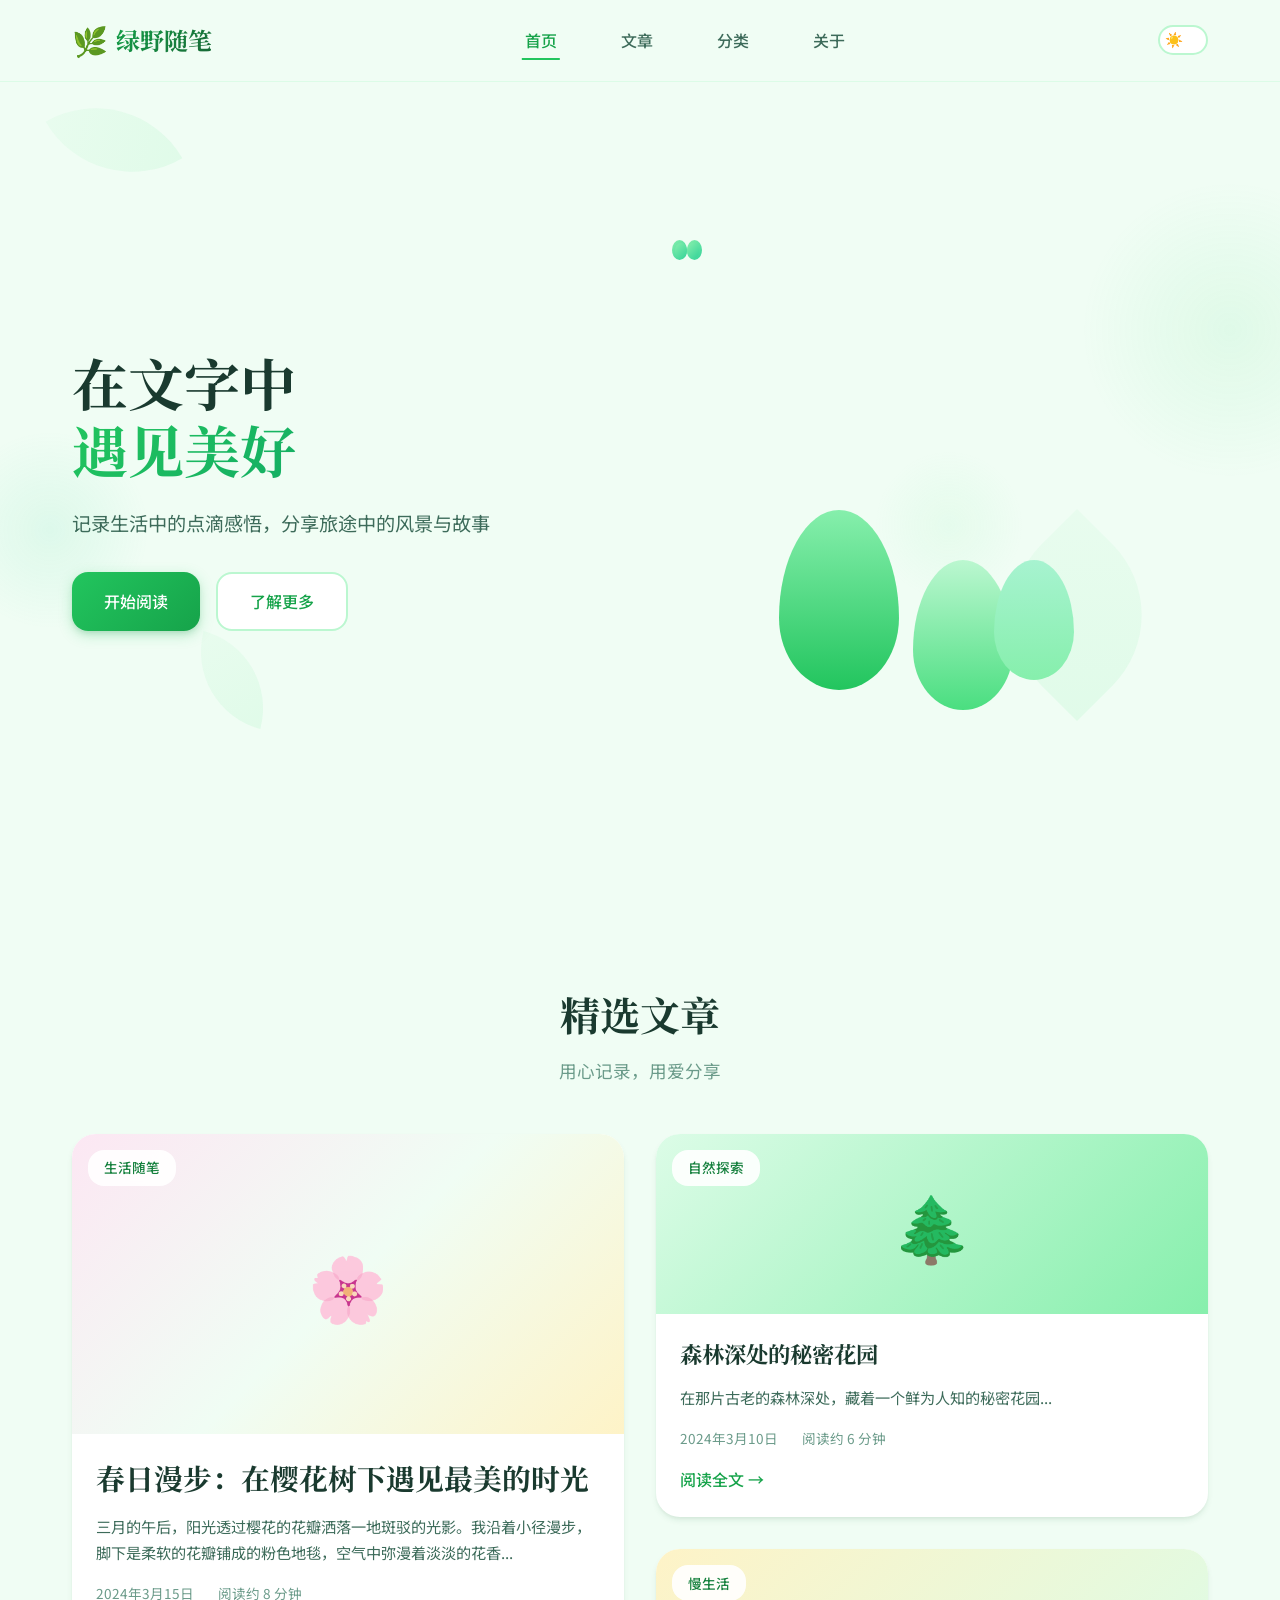
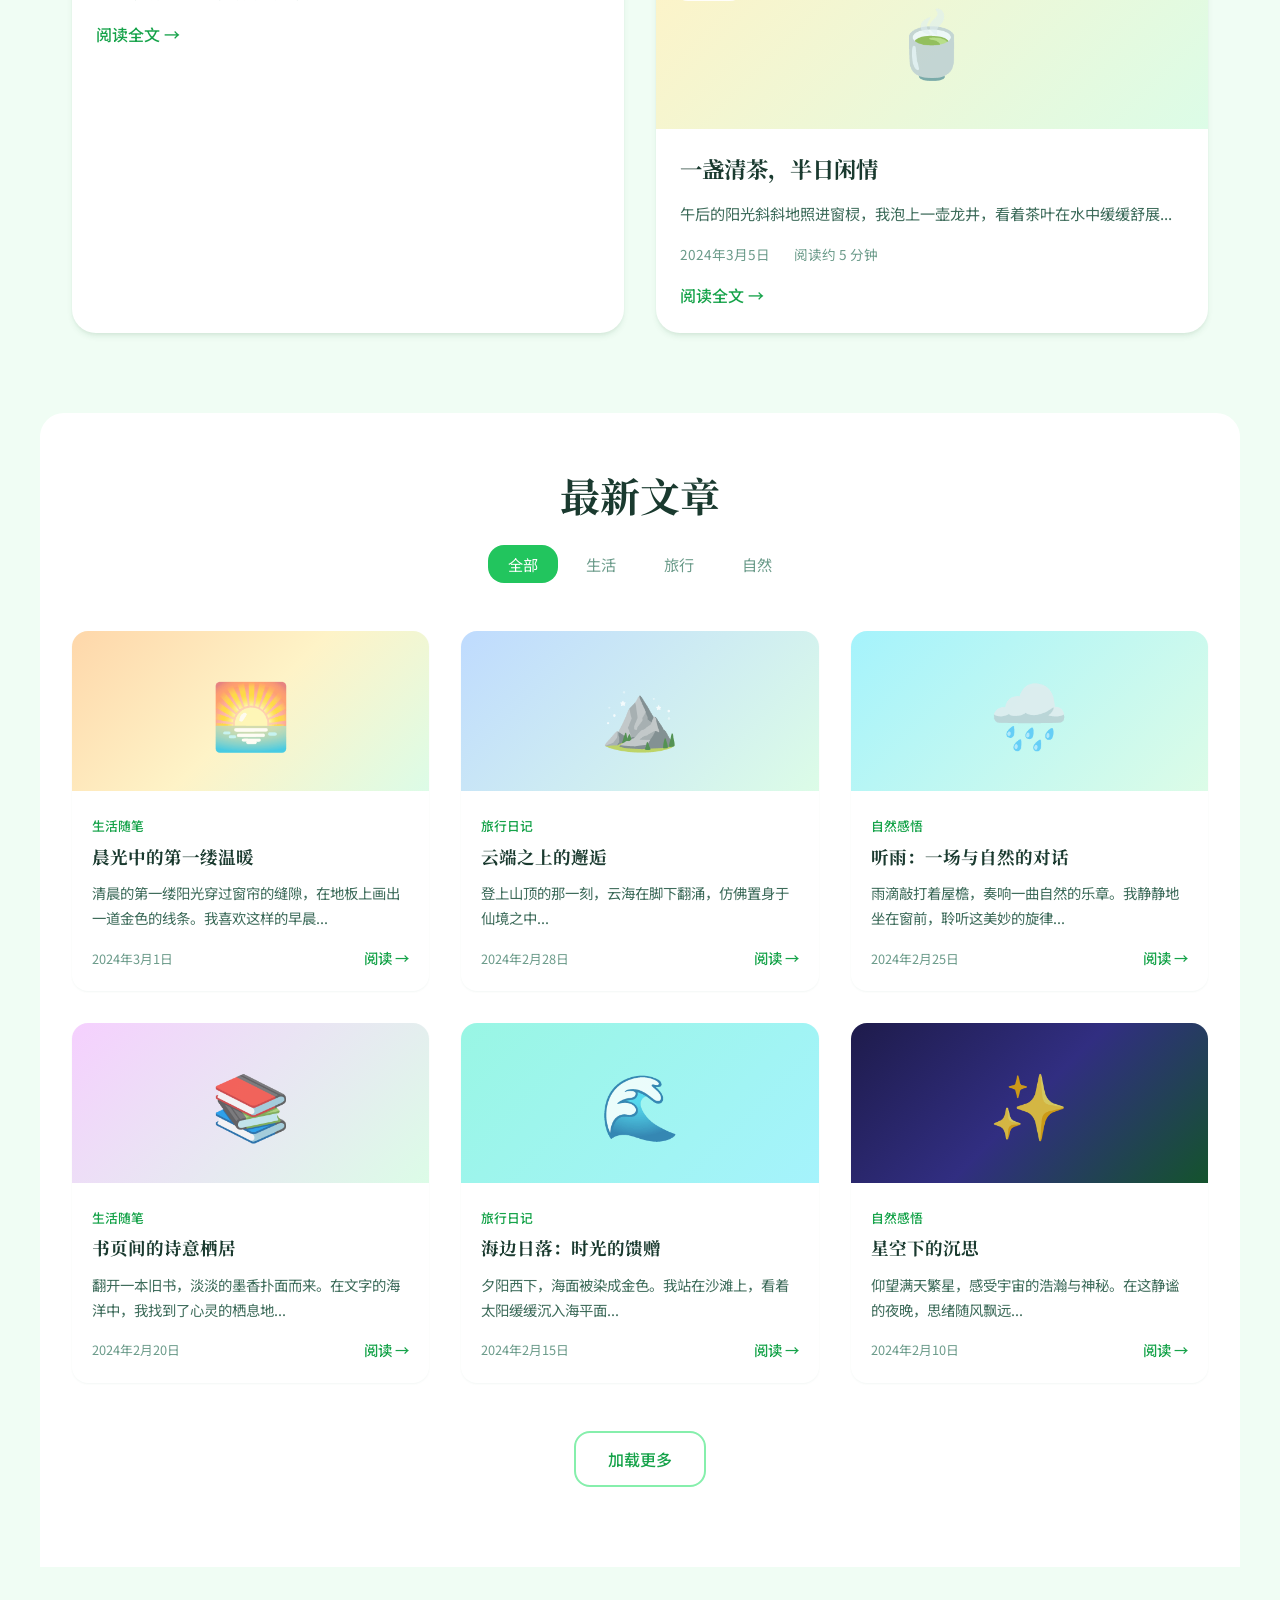
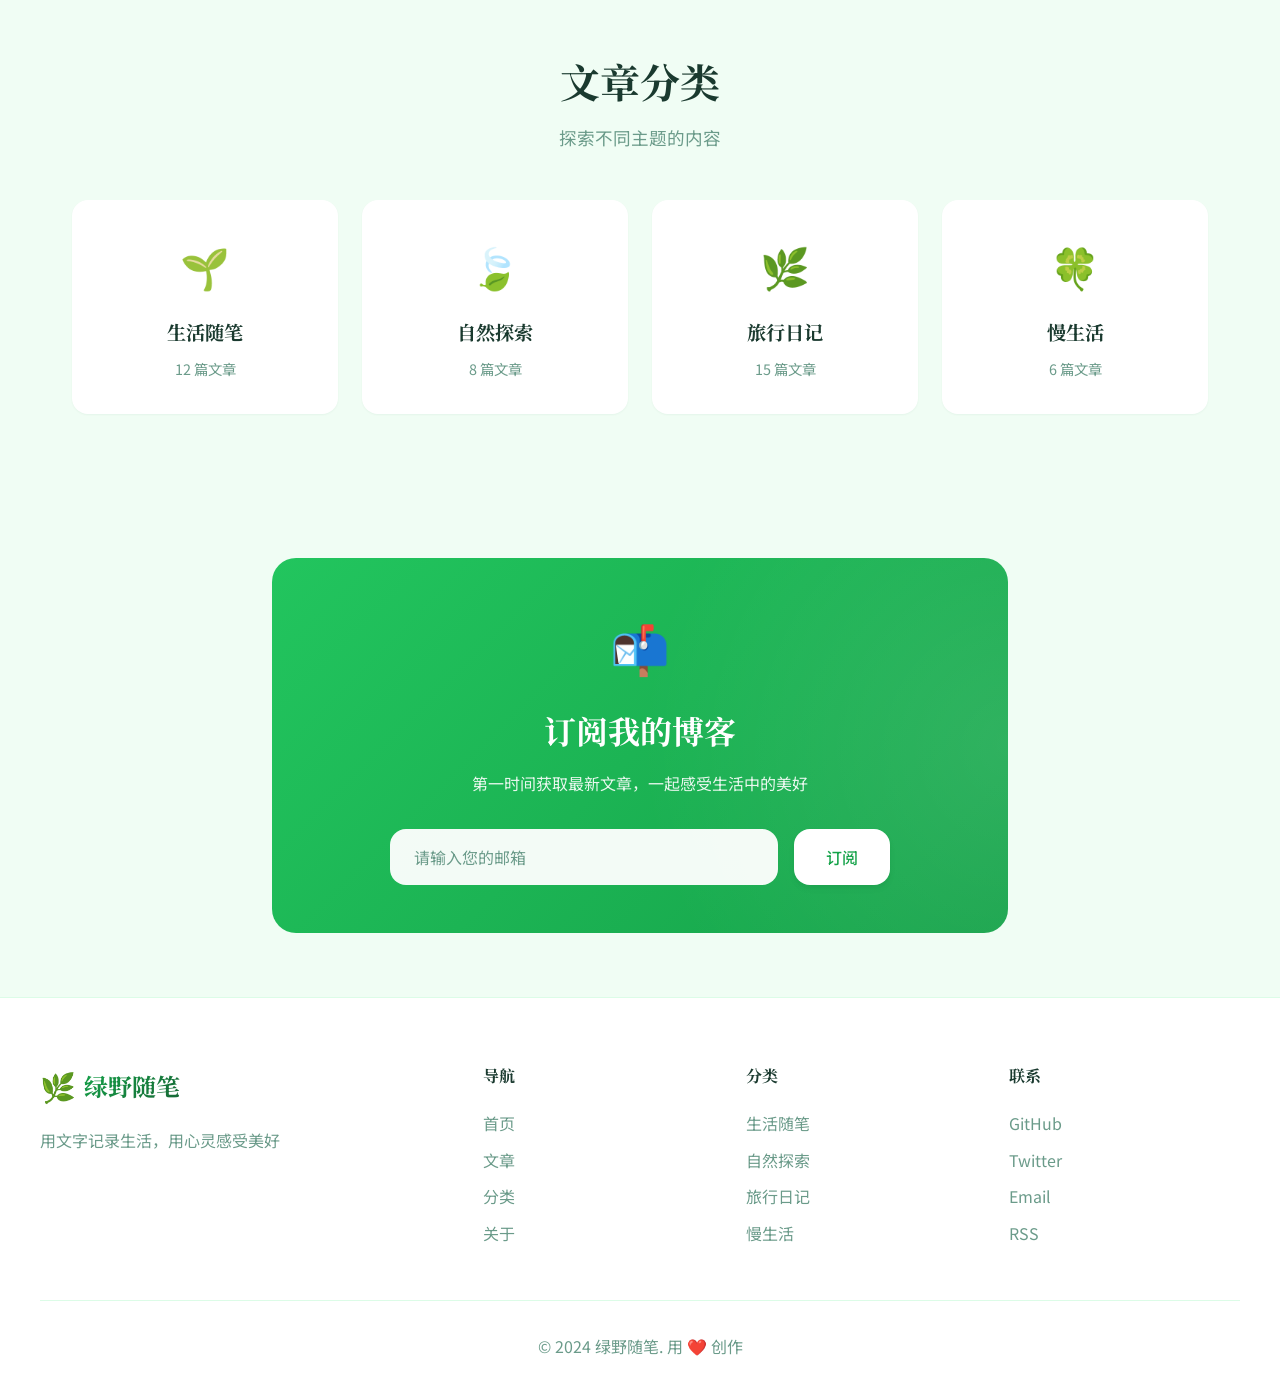
==== index.html @ 2bad2a9b "1st blog ! static page,waiting for polishing..." ====
<!DOCTYPE html>
<html lang="zh-CN">
<head>
    <meta charset="UTF-8">
    <meta name="viewport" content="width=device-width, initial-scale=1.0">
    <title>绿野随笔 - 清新博客</title>
    <link rel="stylesheet" href="styles.css">
    <link href="https://fonts.googleapis.com/css2?family=Noto+Serif+SC:wght@400;600;700&family=Noto+Sans+SC:wght@300;400;500&display=swap" rel="stylesheet">
</head>
<body>
    <div class="bg-decoration">
        <div class="leaf leaf-1"></div>
        <div class="leaf leaf-2"></div>
        <div class="leaf leaf-3"></div>
        <div class="floating-circle circle-1"></div>
        <div class="floating-circle circle-2"></div>
        <div class="floating-circle circle-3"></div>
    </div>

    <header class="header">
        <nav class="nav">
            <div class="logo">
                <span class="logo-icon">🌿</span>
                <span class="logo-text">绿野随笔</span>
            </div>
            <ul class="nav-links">
                <li><a href="index.html" class="active">首页</a></li>
                <li><a href="#articles">文章</a></li>
                <li><a href="#categories">分类</a></li>
                <li><a href="about.html">关于</a></li>
            </ul>
            <button class="theme-toggle" id="themeToggle">
                <span class="sun-icon">☀️</span>
                <span class="moon-icon">🌙</span>
            </button>
        </nav>
    </header>

    <main>
        <section class="hero">
            <div class="hero-content">
                <h1 class="hero-title">
                    <span class="title-line">在文字中</span>
                    <span class="title-line highlight">遇见美好</span>
                </h1>
                <p class="hero-subtitle">记录生活中的点滴感悟，分享旅途中的风景与故事</p>
                <div class="hero-buttons">
                    <a href="#articles" class="btn btn-primary">开始阅读</a>
                    <a href="about.html" class="btn btn-secondary">了解更多</a>
                </div>
            </div>
            <div class="hero-illustration">
                <div class="illustration-container">
                    <div class="plant plant-1"></div>
                    <div class="plant plant-2"></div>
                    <div class="plant plant-3"></div>
                    <div class="butterfly butterfly-1"></div>
                    <div class="butterfly butterfly-2"></div>
                </div>
            </div>
        </section>

        <section class="featured" id="articles">
            <div class="section-header">
                <h2 class="section-title">精选文章</h2>
                <p class="section-desc">用心记录，用爱分享</p>
            </div>
            <div class="featured-grid">
                <article class="featured-card main-featured">
                    <div class="card-image">
                        <div class="image-placeholder spring-bg">
                            <span class="placeholder-icon">🌸</span>
                        </div>
                        <span class="card-category">生活随笔</span>
                    </div>
                    <div class="card-content">
                        <h3 class="card-title">春日漫步：在樱花树下遇见最美的时光</h3>
                        <p class="card-excerpt">三月的午后，阳光透过樱花的花瓣洒落一地斑驳的光影。我沿着小径漫步，脚下是柔软的花瓣铺成的粉色地毯，空气中弥漫着淡淡的花香...</p>
                        <div class="card-meta">
                            <span class="meta-date">2024年3月15日</span>
                            <span class="meta-reading">阅读约 8 分钟</span>
                        </div>
                        <a href="article.html" class="card-link">阅读全文 →</a>
                    </div>
                </article>

                <article class="featured-card">
                    <div class="card-image">
                        <div class="image-placeholder forest-bg">
                            <span class="placeholder-icon">🌲</span>
                        </div>
                        <span class="card-category">自然探索</span>
                    </div>
                    <div class="card-content">
                        <h3 class="card-title">森林深处的秘密花园</h3>
                        <p class="card-excerpt">在那片古老的森林深处，藏着一个鲜为人知的秘密花园...</p>
                        <div class="card-meta">
                            <span class="meta-date">2024年3月10日</span>
                            <span class="meta-reading">阅读约 6 分钟</span>
                        </div>
                        <a href="article.html" class="card-link">阅读全文 →</a>
                    </div>
                </article>

                <article class="featured-card">
                    <div class="card-image">
                        <div class="image-placeholder tea-bg">
                            <span class="placeholder-icon">🍵</span>
                        </div>
                        <span class="card-category">慢生活</span>
                    </div>
                    <div class="card-content">
                        <h3 class="card-title">一盏清茶，半日闲情</h3>
                        <p class="card-excerpt">午后的阳光斜斜地照进窗棂，我泡上一壶龙井，看着茶叶在水中缓缓舒展...</p>
                        <div class="card-meta">
                            <span class="meta-date">2024年3月5日</span>
                            <span class="meta-reading">阅读约 5 分钟</span>
                        </div>
                        <a href="article.html" class="card-link">阅读全文 →</a>
                    </div>
                </article>
            </div>
        </section>

        <section class="articles-list">
            <div class="section-header">
                <h2 class="section-title">最新文章</h2>
                <div class="filter-tabs">
                    <button class="filter-tab active" data-filter="all">全部</button>
                    <button class="filter-tab" data-filter="life">生活</button>
                    <button class="filter-tab" data-filter="travel">旅行</button>
                    <button class="filter-tab" data-filter="nature">自然</button>
                </div>
            </div>
            <div class="articles-grid">
                <article class="article-card" data-category="life">
                    <div class="article-image">
                        <div class="image-placeholder morning-bg">
                            <span class="placeholder-icon">🌅</span>
                        </div>
                    </div>
                    <div class="article-content">
                        <span class="article-category">生活随笔</span>
                        <h3 class="article-title">晨光中的第一缕温暖</h3>
                        <p class="article-excerpt">清晨的第一缕阳光穿过窗帘的缝隙，在地板上画出一道金色的线条。我喜欢这样的早晨...</p>
                        <div class="article-footer">
                            <span class="article-date">2024年3月1日</span>
                            <a href="article.html" class="read-more">阅读 →</a>
                        </div>
                    </div>
                </article>

                <article class="article-card" data-category="travel">
                    <div class="article-image">
                        <div class="image-placeholder mountain-bg">
                            <span class="placeholder-icon">⛰️</span>
                        </div>
                    </div>
                    <div class="article-content">
                        <span class="article-category">旅行日记</span>
                        <h3 class="article-title">云端之上的邂逅</h3>
                        <p class="article-excerpt">登上山顶的那一刻，云海在脚下翻涌，仿佛置身于仙境之中...</p>
                        <div class="article-footer">
                            <span class="article-date">2024年2月28日</span>
                            <a href="article.html" class="read-more">阅读 →</a>
                        </div>
                    </div>
                </article>

                <article class="article-card" data-category="nature">
                    <div class="article-image">
                        <div class="image-placeholder rain-bg">
                            <span class="placeholder-icon">🌧️</span>
                        </div>
                    </div>
                    <div class="article-content">
                        <span class="article-category">自然感悟</span>
                        <h3 class="article-title">听雨：一场与自然的对话</h3>
                        <p class="article-excerpt">雨滴敲打着屋檐，奏响一曲自然的乐章。我静静地坐在窗前，聆听这美妙的旋律...</p>
                        <div class="article-footer">
                            <span class="article-date">2024年2月25日</span>
                            <a href="article.html" class="read-more">阅读 →</a>
                        </div>
                    </div>
                </article>

                <article class="article-card" data-category="life">
                    <div class="article-image">
                        <div class="image-placeholder book-bg">
                            <span class="placeholder-icon">📚</span>
                        </div>
                    </div>
                    <div class="article-content">
                        <span class="article-category">生活随笔</span>
                        <h3 class="article-title">书页间的诗意栖居</h3>
                        <p class="article-excerpt">翻开一本旧书，淡淡的墨香扑面而来。在文字的海洋中，我找到了心灵的栖息地...</p>
                        <div class="article-footer">
                            <span class="article-date">2024年2月20日</span>
                            <a href="article.html" class="read-more">阅读 →</a>
                        </div>
                    </div>
                </article>

                <article class="article-card" data-category="travel">
                    <div class="article-image">
                        <div class="image-placeholder sea-bg">
                            <span class="placeholder-icon">🌊</span>
                        </div>
                    </div>
                    <div class="article-content">
                        <span class="article-category">旅行日记</span>
                        <h3 class="article-title">海边日落：时光的馈赠</h3>
                        <p class="article-excerpt">夕阳西下，海面被染成金色。我站在沙滩上，看着太阳缓缓沉入海平面...</p>
                        <div class="article-footer">
                            <span class="article-date">2024年2月15日</span>
                            <a href="article.html" class="read-more">阅读 →</a>
                        </div>
                    </div>
                </article>

                <article class="article-card" data-category="nature">
                    <div class="article-image">
                        <div class="image-placeholder star-bg">
                            <span class="placeholder-icon">✨</span>
                        </div>
                    </div>
                    <div class="article-content">
                        <span class="article-category">自然感悟</span>
                        <h3 class="article-title">星空下的沉思</h3>
                        <p class="article-excerpt">仰望满天繁星，感受宇宙的浩瀚与神秘。在这静谧的夜晚，思绪随风飘远...</p>
                        <div class="article-footer">
                            <span class="article-date">2024年2月10日</span>
                            <a href="article.html" class="read-more">阅读 →</a>
                        </div>
                    </div>
                </article>
            </div>
            <div class="load-more">
                <button class="btn btn-outline" id="loadMoreBtn">加载更多</button>
            </div>
        </section>

        <section class="categories" id="categories">
            <div class="section-header">
                <h2 class="section-title">文章分类</h2>
                <p class="section-desc">探索不同主题的内容</p>
            </div>
            <div class="categories-grid">
                <div class="category-card">
                    <div class="category-icon">🌱</div>
                    <h3 class="category-name">生活随笔</h3>
                    <p class="category-count">12 篇文章</p>
                </div>
                <div class="category-card">
                    <div class="category-icon">🍃</div>
                    <h3 class="category-name">自然探索</h3>
                    <p class="category-count">8 篇文章</p>
                </div>
                <div class="category-card">
                    <div class="category-icon">🌿</div>
                    <h3 class="category-name">旅行日记</h3>
                    <p class="category-count">15 篇文章</p>
                </div>
                <div class="category-card">
                    <div class="category-icon">🍀</div>
                    <h3 class="category-name">慢生活</h3>
                    <p class="category-count">6 篇文章</p>
                </div>
            </div>
        </section>

        <section class="newsletter">
            <div class="newsletter-content">
                <div class="newsletter-icon">📬</div>
                <h2 class="newsletter-title">订阅我的博客</h2>
                <p class="newsletter-desc">第一时间获取最新文章，一起感受生活中的美好</p>
                <form class="newsletter-form" id="newsletterForm">
                    <input type="email" placeholder="请输入您的邮箱" class="newsletter-input" required>
                    <button type="submit" class="btn btn-primary">订阅</button>
                </form>
            </div>
        </section>
    </main>

    <footer class="footer">
        <div class="footer-content">
            <div class="footer-brand">
                <div class="logo">
                    <span class="logo-icon">🌿</span>
                    <span class="logo-text">绿野随笔</span>
                </div>
                <p class="footer-desc">用文字记录生活，用心灵感受美好</p>
            </div>
            <div class="footer-links">
                <div class="footer-column">
                    <h4>导航</h4>
                    <a href="index.html">首页</a>
                    <a href="#articles">文章</a>
                    <a href="#categories">分类</a>
                    <a href="about.html">关于</a>
                </div>
                <div class="footer-column">
                    <h4>分类</h4>
                    <a href="#">生活随笔</a>
                    <a href="#">自然探索</a>
                    <a href="#">旅行日记</a>
                    <a href="#">慢生活</a>
                </div>
                <div class="footer-column">
                    <h4>联系</h4>
                    <a href="#">GitHub</a>
                    <a href="#">Twitter</a>
                    <a href="#">Email</a>
                    <a href="#">RSS</a>
                </div>
            </div>
        </div>
        <div class="footer-bottom">
            <p>© 2024 绿野随笔. 用 ❤️ 创作</p>
        </div>
    </footer>

    <button class="back-to-top" id="backToTop">
        <span>↑</span>
    </button>

    <script src="script.js"></script>
</body>
</html>
---- styles.css ----
:root {
    --primary-50: #f0fdf4;
    --primary-100: #dcfce7;
    --primary-200: #bbf7d0;
    --primary-300: #86efac;
    --primary-400: #4ade80;
    --primary-500: #22c55e;
    --primary-600: #16a34a;
    --primary-700: #15803d;
    --primary-800: #166534;
    --primary-900: #14532d;
    
    --accent-light: #a7f3d0;
    --accent: #34d399;
    --accent-dark: #059669;
    
    --bg-primary: #f0fdf4;
    --bg-secondary: #ffffff;
    --bg-card: #ffffff;
    
    --text-primary: #1a3a2f;
    --text-secondary: #3d6b5a;
    --text-muted: #6b9b8a;
    
    --shadow-sm: 0 1px 2px rgba(22, 101, 52, 0.05);
    --shadow-md: 0 4px 6px -1px rgba(22, 101, 52, 0.1), 0 2px 4px -1px rgba(22, 101, 52, 0.06);
    --shadow-lg: 0 10px 15px -3px rgba(22, 101, 52, 0.1), 0 4px 6px -2px rgba(22, 101, 52, 0.05);
    --shadow-xl: 0 20px 25px -5px rgba(22, 101, 52, 0.1), 0 10px 10px -5px rgba(22, 101, 52, 0.04);
    
    --radius-sm: 8px;
    --radius-md: 12px;
    --radius-lg: 16px;
    --radius-xl: 24px;
    
    --transition-fast: 0.15s ease;
    --transition-normal: 0.3s ease;
    --transition-slow: 0.5s ease;
}

[data-theme="dark"] {
    --bg-primary: #0a1f17;
    --bg-secondary: #0f2920;
    --bg-card: #143d2e;
    
    --text-primary: #e8f5f0;
    --text-secondary: #b8d8ca;
    --text-muted: #7db39e;
    
    --shadow-sm: 0 1px 2px rgba(0, 0, 0, 0.2);
    --shadow-md: 0 4px 6px -1px rgba(0, 0, 0, 0.3), 0 2px 4px -1px rgba(0, 0, 0, 0.2);
    --shadow-lg: 0 10px 15px -3px rgba(0, 0, 0, 0.3), 0 4px 6px -2px rgba(0, 0, 0, 0.2);
    --shadow-xl: 0 20px 25px -5px rgba(0, 0, 0, 0.3), 0 10px 10px -5px rgba(0, 0, 0, 0.2);
}

* {
    margin: 0;
    padding: 0;
    box-sizing: border-box;
}

html {
    scroll-behavior: smooth;
}

body {
    font-family: 'Noto Sans SC', -apple-system, BlinkMacSystemFont, sans-serif;
    background-color: var(--bg-primary);
    color: var(--text-primary);
    line-height: 1.7;
    overflow-x: hidden;
    transition: background-color var(--transition-normal), color var(--transition-normal);
}

.bg-decoration {
    position: fixed;
    top: 0;
    left: 0;
    width: 100%;
    height: 100%;
    pointer-events: none;
    z-index: -1;
    overflow: hidden;
}

.leaf {
    position: absolute;
    width: 100px;
    height: 100px;
    background: linear-gradient(135deg, var(--primary-200) 0%, var(--primary-300) 100%);
    border-radius: 0 100px 0 100px;
    opacity: 0.15;
    animation: floatLeaf 20s ease-in-out infinite;
}

.leaf-1 {
    top: 10%;
    left: 5%;
    transform: rotate(-30deg);
    animation-delay: 0s;
}

.leaf-2 {
    top: 60%;
    right: 10%;
    width: 150px;
    height: 150px;
    transform: rotate(45deg);
    animation-delay: -5s;
}

.leaf-3 {
    bottom: 20%;
    left: 15%;
    width: 80px;
    height: 80px;
    transform: rotate(15deg);
    animation-delay: -10s;
}

.floating-circle {
    position: absolute;
    border-radius: 50%;
    opacity: 0.1;
    animation: floatCircle 15s ease-in-out infinite;
}

.circle-1 {
    width: 300px;
    height: 300px;
    background: radial-gradient(circle, var(--primary-400) 0%, transparent 70%);
    top: 20%;
    right: -100px;
    animation-delay: 0s;
}

.circle-2 {
    width: 200px;
    height: 200px;
    background: radial-gradient(circle, var(--accent) 0%, transparent 70%);
    bottom: 30%;
    left: -50px;
    animation-delay: -5s;
}

.circle-3 {
    width: 150px;
    height: 150px;
    background: radial-gradient(circle, var(--primary-300) 0%, transparent 70%);
    top: 50%;
    right: 20%;
    animation-delay: -10s;
}

@keyframes floatLeaf {
    0%, 100% {
        transform: translateY(0) rotate(-30deg);
    }
    50% {
        transform: translateY(-30px) rotate(-20deg);
    }
}

@keyframes floatCircle {
    0%, 100% {
        transform: translate(0, 0);
    }
    25% {
        transform: translate(20px, -20px);
    }
    50% {
        transform: translate(0, -40px);
    }
    75% {
        transform: translate(-20px, -20px);
    }
}

.header {
    position: fixed;
    top: 0;
    left: 0;
    right: 0;
    z-index: 100;
    background: rgba(240, 253, 244, 0.85);
    backdrop-filter: blur(20px);
    border-bottom: 1px solid var(--primary-100);
    transition: all var(--transition-normal);
}

[data-theme="dark"] .header {
    background: rgba(10, 31, 23, 0.9);
    border-bottom-color: var(--primary-800);
}

.nav {
    max-width: 1200px;
    margin: 0 auto;
    padding: 1rem 2rem;
    display: flex;
    justify-content: space-between;
    align-items: center;
}

.logo {
    display: flex;
    align-items: center;
    gap: 0.5rem;
    text-decoration: none;
}

.logo-icon {
    font-size: 1.8rem;
    animation: gentleBounce 3s ease-in-out infinite;
}

@keyframes gentleBounce {
    0%, 100% {
        transform: translateY(0);
    }
    50% {
        transform: translateY(-3px);
    }
}

.logo-text {
    font-family: 'Noto Serif SC', serif;
    font-size: 1.5rem;
    font-weight: 700;
    background: linear-gradient(135deg, var(--primary-600) 0%, var(--primary-800) 100%);
    -webkit-background-clip: text;
    -webkit-text-fill-color: transparent;
    background-clip: text;
}

.nav-links {
    display: flex;
    list-style: none;
    gap: 2rem;
}

.nav-links a {
    text-decoration: none;
    color: var(--text-secondary);
    font-weight: 500;
    padding: 0.5rem 1rem;
    border-radius: var(--radius-sm);
    transition: all var(--transition-fast);
    position: relative;
}

.nav-links a::after {
    content: '';
    position: absolute;
    bottom: 0;
    left: 50%;
    width: 0;
    height: 2px;
    background: var(--primary-500);
    transition: all var(--transition-normal);
    transform: translateX(-50%);
}

.nav-links a:hover,
.nav-links a.active {
    color: var(--primary-600);
}

.nav-links a:hover::after,
.nav-links a.active::after {
    width: 60%;
}

.theme-toggle {
    background: var(--bg-card);
    border: 2px solid var(--primary-200);
    border-radius: 50px;
    width: 50px;
    height: 30px;
    cursor: pointer;
    position: relative;
    transition: all var(--transition-normal);
    overflow: hidden;
}

.theme-toggle:hover {
    border-color: var(--primary-400);
}

.sun-icon, .moon-icon {
    position: absolute;
    top: 50%;
    transform: translateY(-50%);
    font-size: 0.9rem;
    transition: all var(--transition-normal);
}

.sun-icon {
    left: 5px;
    opacity: 1;
}

.moon-icon {
    right: 5px;
    opacity: 0;
}

[data-theme="dark"] .sun-icon {
    opacity: 0;
}

[data-theme="dark"] .moon-icon {
    opacity: 1;
}

main {
    padding-top: 80px;
}

.hero {
    min-height: calc(100vh - 80px);
    display: grid;
    grid-template-columns: 1fr 1fr;
    align-items: center;
    gap: 4rem;
    max-width: 1200px;
    margin: 0 auto;
    padding: 4rem 2rem;
}

.hero-content {
    animation: fadeInUp 1s ease-out;
}

@keyframes fadeInUp {
    from {
        opacity: 0;
        transform: translateY(30px);
    }
    to {
        opacity: 1;
        transform: translateY(0);
    }
}

.hero-title {
    font-family: 'Noto Serif SC', serif;
    font-size: 3.5rem;
    line-height: 1.2;
    margin-bottom: 1.5rem;
}

.title-line {
    display: block;
}

.title-line.highlight {
    background: linear-gradient(135deg, var(--primary-500) 0%, var(--accent-dark) 100%);
    -webkit-background-clip: text;
    -webkit-text-fill-color: transparent;
    background-clip: text;
}

.hero-subtitle {
    font-size: 1.2rem;
    color: var(--text-secondary);
    margin-bottom: 2rem;
    max-width: 500px;
}

.hero-buttons {
    display: flex;
    gap: 1rem;
}

.btn {
    display: inline-flex;
    align-items: center;
    justify-content: center;
    padding: 0.875rem 2rem;
    font-size: 1rem;
    font-weight: 500;
    text-decoration: none;
    border-radius: var(--radius-lg);
    transition: all var(--transition-normal);
    cursor: pointer;
    border: none;
    font-family: inherit;
}

.btn-primary {
    background: linear-gradient(135deg, var(--primary-500) 0%, var(--primary-600) 100%);
    color: white;
    box-shadow: var(--shadow-md), 0 4px 14px rgba(34, 197, 94, 0.25);
}

.btn-primary:hover {
    transform: translateY(-2px);
    box-shadow: var(--shadow-lg), 0 6px 20px rgba(34, 197, 94, 0.35);
}

.btn-secondary {
    background: var(--bg-card);
    color: var(--primary-600);
    border: 2px solid var(--primary-200);
}

.btn-secondary:hover {
    border-color: var(--primary-400);
    background: var(--primary-50);
}

.btn-outline {
    background: transparent;
    color: var(--primary-600);
    border: 2px solid var(--primary-300);
}

.btn-outline:hover {
    background: var(--primary-50);
    border-color: var(--primary-500);
}

.hero-illustration {
    position: relative;
    height: 500px;
    animation: fadeInUp 1s ease-out 0.3s both;
}

.illustration-container {
    position: relative;
    width: 100%;
    height: 100%;
}

.plant {
    position: absolute;
    border-radius: 50% 50% 50% 50% / 60% 60% 40% 40%;
    animation: sway 4s ease-in-out infinite;
}

.plant-1 {
    width: 120px;
    height: 180px;
    background: linear-gradient(180deg, var(--primary-300) 0%, var(--primary-500) 100%);
    bottom: 50px;
    left: 20%;
    animation-delay: 0s;
}

.plant-2 {
    width: 100px;
    height: 150px;
    background: linear-gradient(180deg, var(--primary-200) 0%, var(--primary-400) 100%);
    bottom: 30px;
    left: 45%;
    animation-delay: -1s;
}

.plant-3 {
    width: 80px;
    height: 120px;
    background: linear-gradient(180deg, var(--accent-light) 0%, var(--primary-300) 100%);
    bottom: 60px;
    right: 25%;
    animation-delay: -2s;
}

@keyframes sway {
    0%, 100% {
        transform: rotate(-3deg);
    }
    50% {
        transform: rotate(3deg);
    }
}

.butterfly {
    position: absolute;
    width: 30px;
    height: 30px;
    animation: fly 8s ease-in-out infinite;
}

.butterfly::before,
.butterfly::after {
    content: '';
    position: absolute;
    width: 15px;
    height: 20px;
    background: linear-gradient(135deg, var(--primary-300) 0%, var(--accent) 100%);
    border-radius: 50% 50% 50% 50%;
    animation: wingFlap 0.2s ease-in-out infinite;
}

.butterfly::before {
    left: 0;
    transform-origin: right center;
}

.butterfly::after {
    right: 0;
    transform-origin: left center;
    animation-delay: 0.1s;
}

@keyframes wingFlap {
    0%, 100% {
        transform: rotateY(0deg);
    }
    50% {
        transform: rotateY(60deg);
    }
}

@keyframes fly {
    0% {
        top: 20%;
        left: 10%;
    }
    25% {
        top: 30%;
        left: 60%;
    }
    50% {
        top: 50%;
        left: 30%;
    }
    75% {
        top: 40%;
        left: 70%;
    }
    100% {
        top: 20%;
        left: 10%;
    }
}

.butterfly-1 {
    animation-delay: 0s;
}

.butterfly-2 {
    animation-delay: -4s;
    transform: scale(0.8);
}

.section-header {
    text-align: center;
    margin-bottom: 3rem;
}

.section-title {
    font-family: 'Noto Serif SC', serif;
    font-size: 2.5rem;
    color: var(--text-primary);
    margin-bottom: 0.5rem;
}

.section-desc {
    color: var(--text-muted);
    font-size: 1.1rem;
}

.featured {
    max-width: 1200px;
    margin: 0 auto;
    padding: 5rem 2rem;
}

.featured-grid {
    display: grid;
    grid-template-columns: 1fr 1fr;
    gap: 2rem;
}

.featured-card {
    background: var(--bg-card);
    border-radius: var(--radius-xl);
    overflow: hidden;
    box-shadow: var(--shadow-md);
    transition: all var(--transition-normal);
}

.featured-card:hover {
    transform: translateY(-8px);
    box-shadow: var(--shadow-xl);
}

.main-featured {
    grid-row: span 2;
}

.card-image {
    position: relative;
    overflow: hidden;
}

.main-featured .card-image {
    height: 300px;
}

.featured-card:not(.main-featured) .card-image {
    height: 180px;
}

.image-placeholder {
    width: 100%;
    height: 100%;
    display: flex;
    align-items: center;
    justify-content: center;
    transition: transform var(--transition-slow);
}

.featured-card:hover .image-placeholder {
    transform: scale(1.05);
}

.spring-bg {
    background: linear-gradient(135deg, #fce7f3 0%, #f0fdf4 50%, #fef3c7 100%);
}

.forest-bg {
    background: linear-gradient(135deg, var(--primary-100) 0%, var(--primary-300) 100%);
}

.tea-bg {
    background: linear-gradient(135deg, #fef3c7 0%, var(--primary-100) 100%);
}

.morning-bg {
    background: linear-gradient(135deg, #fed7aa 0%, #fef3c7 50%, var(--primary-100) 100%);
}

.mountain-bg {
    background: linear-gradient(135deg, #bfdbfe 0%, var(--primary-100) 100%);
}

.rain-bg {
    background: linear-gradient(135deg, #a5f3fc 0%, var(--primary-100) 100%);
}

.book-bg {
    background: linear-gradient(135deg, #f5d0fe 0%, var(--primary-100) 100%);
}

.sea-bg {
    background: linear-gradient(135deg, #99f6e4 0%, #a5f3fc 100%);
}

.star-bg {
    background: linear-gradient(135deg, #1e1b4b 0%, #312e81 50%, var(--primary-900) 100%);
}

.placeholder-icon {
    font-size: 4rem;
    opacity: 0.8;
}

.card-category {
    position: absolute;
    top: 1rem;
    left: 1rem;
    background: rgba(255, 255, 255, 0.9);
    backdrop-filter: blur(10px);
    padding: 0.4rem 1rem;
    border-radius: var(--radius-lg);
    font-size: 0.85rem;
    font-weight: 500;
    color: var(--primary-700);
}

.card-content {
    padding: 1.5rem;
}

.card-title {
    font-family: 'Noto Serif SC', serif;
    font-size: 1.4rem;
    color: var(--text-primary);
    margin-bottom: 1rem;
    line-height: 1.4;
}

.main-featured .card-title {
    font-size: 1.8rem;
}

.card-excerpt {
    color: var(--text-secondary);
    font-size: 0.95rem;
    margin-bottom: 1rem;
    display: -webkit-box;
    -webkit-line-clamp: 3;
    -webkit-box-orient: vertical;
    overflow: hidden;
}

.card-meta {
    display: flex;
    gap: 1.5rem;
    color: var(--text-muted);
    font-size: 0.85rem;
    margin-bottom: 1rem;
}

.card-link {
    display: inline-block;
    color: var(--primary-600);
    text-decoration: none;
    font-weight: 500;
    transition: all var(--transition-fast);
}

.card-link:hover {
    color: var(--primary-700);
    transform: translateX(5px);
}

.articles-list {
    max-width: 1200px;
    margin: 0 auto;
    padding: 3rem 2rem 5rem;
    background: var(--bg-secondary);
    border-radius: var(--radius-xl) var(--radius-xl) 0 0;
}

.filter-tabs {
    display: flex;
    gap: 0.5rem;
    justify-content: center;
    margin-top: 1rem;
}

.filter-tab {
    background: transparent;
    border: none;
    padding: 0.5rem 1.25rem;
    font-size: 0.95rem;
    color: var(--text-muted);
    cursor: pointer;
    border-radius: var(--radius-lg);
    transition: all var(--transition-fast);
    font-family: inherit;
}

.filter-tab:hover {
    color: var(--primary-600);
    background: var(--primary-50);
}

.filter-tab.active {
    background: var(--primary-500);
    color: white;
}

.articles-grid {
    display: grid;
    grid-template-columns: repeat(3, 1fr);
    gap: 2rem;
    margin-top: 2rem;
}

.article-card {
    background: var(--bg-card);
    border-radius: var(--radius-lg);
    overflow: hidden;
    box-shadow: var(--shadow-sm);
    transition: all var(--transition-normal);
}

.article-card:hover {
    transform: translateY(-5px);
    box-shadow: var(--shadow-lg);
}

.article-card.hidden {
    display: none;
}

.article-image {
    height: 160px;
    overflow: hidden;
}

.article-image .image-placeholder {
    transition: transform var(--transition-slow);
}

.article-card:hover .article-image .image-placeholder {
    transform: scale(1.1);
}

.article-content {
    padding: 1.25rem;
}

.article-category {
    display: inline-block;
    font-size: 0.8rem;
    color: var(--primary-600);
    font-weight: 500;
    margin-bottom: 0.5rem;
}

.article-title {
    font-family: 'Noto Serif SC', serif;
    font-size: 1.1rem;
    color: var(--text-primary);
    margin-bottom: 0.75rem;
    line-height: 1.4;
}

.article-excerpt {
    color: var(--text-secondary);
    font-size: 0.9rem;
    display: -webkit-box;
    -webkit-line-clamp: 2;
    -webkit-box-orient: vertical;
    overflow: hidden;
    margin-bottom: 1rem;
}

.article-footer {
    display: flex;
    justify-content: space-between;
    align-items: center;
}

.article-date {
    font-size: 0.8rem;
    color: var(--text-muted);
}

.read-more {
    color: var(--primary-600);
    text-decoration: none;
    font-size: 0.9rem;
    font-weight: 500;
    transition: all var(--transition-fast);
}

.read-more:hover {
    color: var(--primary-700);
}

.load-more {
    text-align: center;
    margin-top: 3rem;
}

.categories {
    max-width: 1200px;
    margin: 0 auto;
    padding: 5rem 2rem;
}

.categories-grid {
    display: grid;
    grid-template-columns: repeat(4, 1fr);
    gap: 1.5rem;
}

.category-card {
    background: var(--bg-card);
    border-radius: var(--radius-lg);
    padding: 2rem;
    text-align: center;
    box-shadow: var(--shadow-sm);
    transition: all var(--transition-normal);
    cursor: pointer;
}

.category-card:hover {
    transform: translateY(-5px);
    box-shadow: var(--shadow-lg);
    background: linear-gradient(135deg, var(--primary-50) 0%, var(--bg-card) 100%);
}

.category-icon {
    font-size: 2.5rem;
    margin-bottom: 1rem;
}

.category-name {
    font-family: 'Noto Serif SC', serif;
    font-size: 1.2rem;
    color: var(--text-primary);
    margin-bottom: 0.5rem;
}

.category-count {
    color: var(--text-muted);
    font-size: 0.9rem;
}

.newsletter {
    max-width: 800px;
    margin: 0 auto;
    padding: 4rem 2rem;
}

.newsletter-content {
    background: linear-gradient(135deg, var(--primary-500) 0%, var(--primary-600) 100%);
    border-radius: var(--radius-xl);
    padding: 3rem;
    text-align: center;
    color: white;
    position: relative;
    overflow: hidden;
}

.newsletter-content::before {
    content: '';
    position: absolute;
    top: -50%;
    right: -50%;
    width: 100%;
    height: 200%;
    background: radial-gradient(circle, rgba(255,255,255,0.1) 0%, transparent 70%);
    animation: rotate 20s linear infinite;
}

@keyframes rotate {
    from {
        transform: rotate(0deg);
    }
    to {
        transform: rotate(360deg);
    }
}

.newsletter-icon {
    font-size: 3rem;
    margin-bottom: 1rem;
}

.newsletter-title {
    font-family: 'Noto Serif SC', serif;
    font-size: 2rem;
    margin-bottom: 0.75rem;
}

.newsletter-desc {
    opacity: 0.9;
    margin-bottom: 2rem;
}

.newsletter-form {
    display: flex;
    gap: 1rem;
    max-width: 500px;
    margin: 0 auto;
    position: relative;
    z-index: 1;
}

.newsletter-input {
    flex: 1;
    padding: 1rem 1.5rem;
    border: none;
    border-radius: var(--radius-lg);
    font-size: 1rem;
    font-family: inherit;
    background: rgba(255, 255, 255, 0.95);
    color: var(--text-primary);
}

.newsletter-input::placeholder {
    color: var(--text-muted);
}

.newsletter-input:focus {
    outline: none;
    box-shadow: 0 0 0 3px rgba(255, 255, 255, 0.3);
}

.newsletter-form .btn-primary {
    background: white;
    color: var(--primary-600);
    box-shadow: var(--shadow-md);
}

.newsletter-form .btn-primary:hover {
    background: var(--primary-50);
}

.footer {
    background: var(--bg-secondary);
    border-top: 1px solid var(--primary-100);
    padding: 4rem 2rem 2rem;
}

[data-theme="dark"] .footer {
    border-top-color: var(--primary-800);
}

.footer-content {
    max-width: 1200px;
    margin: 0 auto;
    display: grid;
    grid-template-columns: 1fr 2fr;
    gap: 4rem;
}

.footer-desc {
    color: var(--text-muted);
    margin-top: 1rem;
    max-width: 300px;
}

.footer-links {
    display: grid;
    grid-template-columns: repeat(3, 1fr);
    gap: 2rem;
}

.footer-column h4 {
    font-family: 'Noto Serif SC', serif;
    color: var(--text-primary);
    margin-bottom: 1rem;
}

.footer-column a {
    display: block;
    color: var(--text-muted);
    text-decoration: none;
    padding: 0.3rem 0;
    transition: color var(--transition-fast);
}

.footer-column a:hover {
    color: var(--primary-600);
}

.footer-bottom {
    max-width: 1200px;
    margin: 3rem auto 0;
    padding-top: 2rem;
    border-top: 1px solid var(--primary-100);
    text-align: center;
    color: var(--text-muted);
}

[data-theme="dark"] .footer-bottom {
    border-top-color: var(--primary-800);
}

.back-to-top {
    position: fixed;
    bottom: 2rem;
    right: 2rem;
    width: 50px;
    height: 50px;
    background: var(--bg-card);
    border: 2px solid var(--primary-200);
    border-radius: 50%;
    cursor: pointer;
    display: flex;
    align-items: center;
    justify-content: center;
    font-size: 1.2rem;
    color: var(--primary-600);
    box-shadow: var(--shadow-md);
    opacity: 0;
    visibility: hidden;
    transform: translateY(20px);
    transition: all var(--transition-normal);
    z-index: 99;
}

.back-to-top.visible {
    opacity: 1;
    visibility: visible;
    transform: translateY(0);
}

.back-to-top:hover {
    background: var(--primary-500);
    color: white;
    border-color: var(--primary-500);
    transform: translateY(-3px);
}

@media (max-width: 1024px) {
    .hero {
        grid-template-columns: 1fr;
        text-align: center;
    }
    
    .hero-subtitle {
        margin: 0 auto 2rem;
    }
    
    .hero-buttons {
        justify-content: center;
    }
    
    .hero-illustration {
        display: none;
    }
    
    .featured-grid {
        grid-template-columns: 1fr;
    }
    
    .main-featured {
        grid-row: auto;
    }
    
    .articles-grid {
        grid-template-columns: repeat(2, 1fr);
    }
    
    .categories-grid {
        grid-template-columns: repeat(2, 1fr);
    }
}

@media (max-width: 768px) {
    .nav-links {
        display: none;
    }
    
    .hero-title {
        font-size: 2.5rem;
    }
    
    .section-title {
        font-size: 2rem;
    }
    
    .articles-grid {
        grid-template-columns: 1fr;
    }
    
    .categories-grid {
        grid-template-columns: 1fr 1fr;
    }
    
    .footer-content {
        grid-template-columns: 1fr;
        text-align: center;
    }
    
    .footer-desc {
        margin: 1rem auto 0;
    }
    
    .footer-links {
        grid-template-columns: repeat(3, 1fr);
    }
    
    .newsletter-form {
        flex-direction: column;
    }
    
    .newsletter-content {
        padding: 2rem;
    }
}

@media (max-width: 480px) {
    .nav {
        padding: 1rem;
    }
    
    .hero {
        padding: 2rem 1rem;
    }
    
    .hero-title {
        font-size: 2rem;
    }
    
    .hero-buttons {
        flex-direction: column;
    }
    
    .featured, .articles-list, .categories, .newsletter {
        padding-left: 1rem;
        padding-right: 1rem;
    }
    
    .filter-tabs {
        flex-wrap: wrap;
    }
}
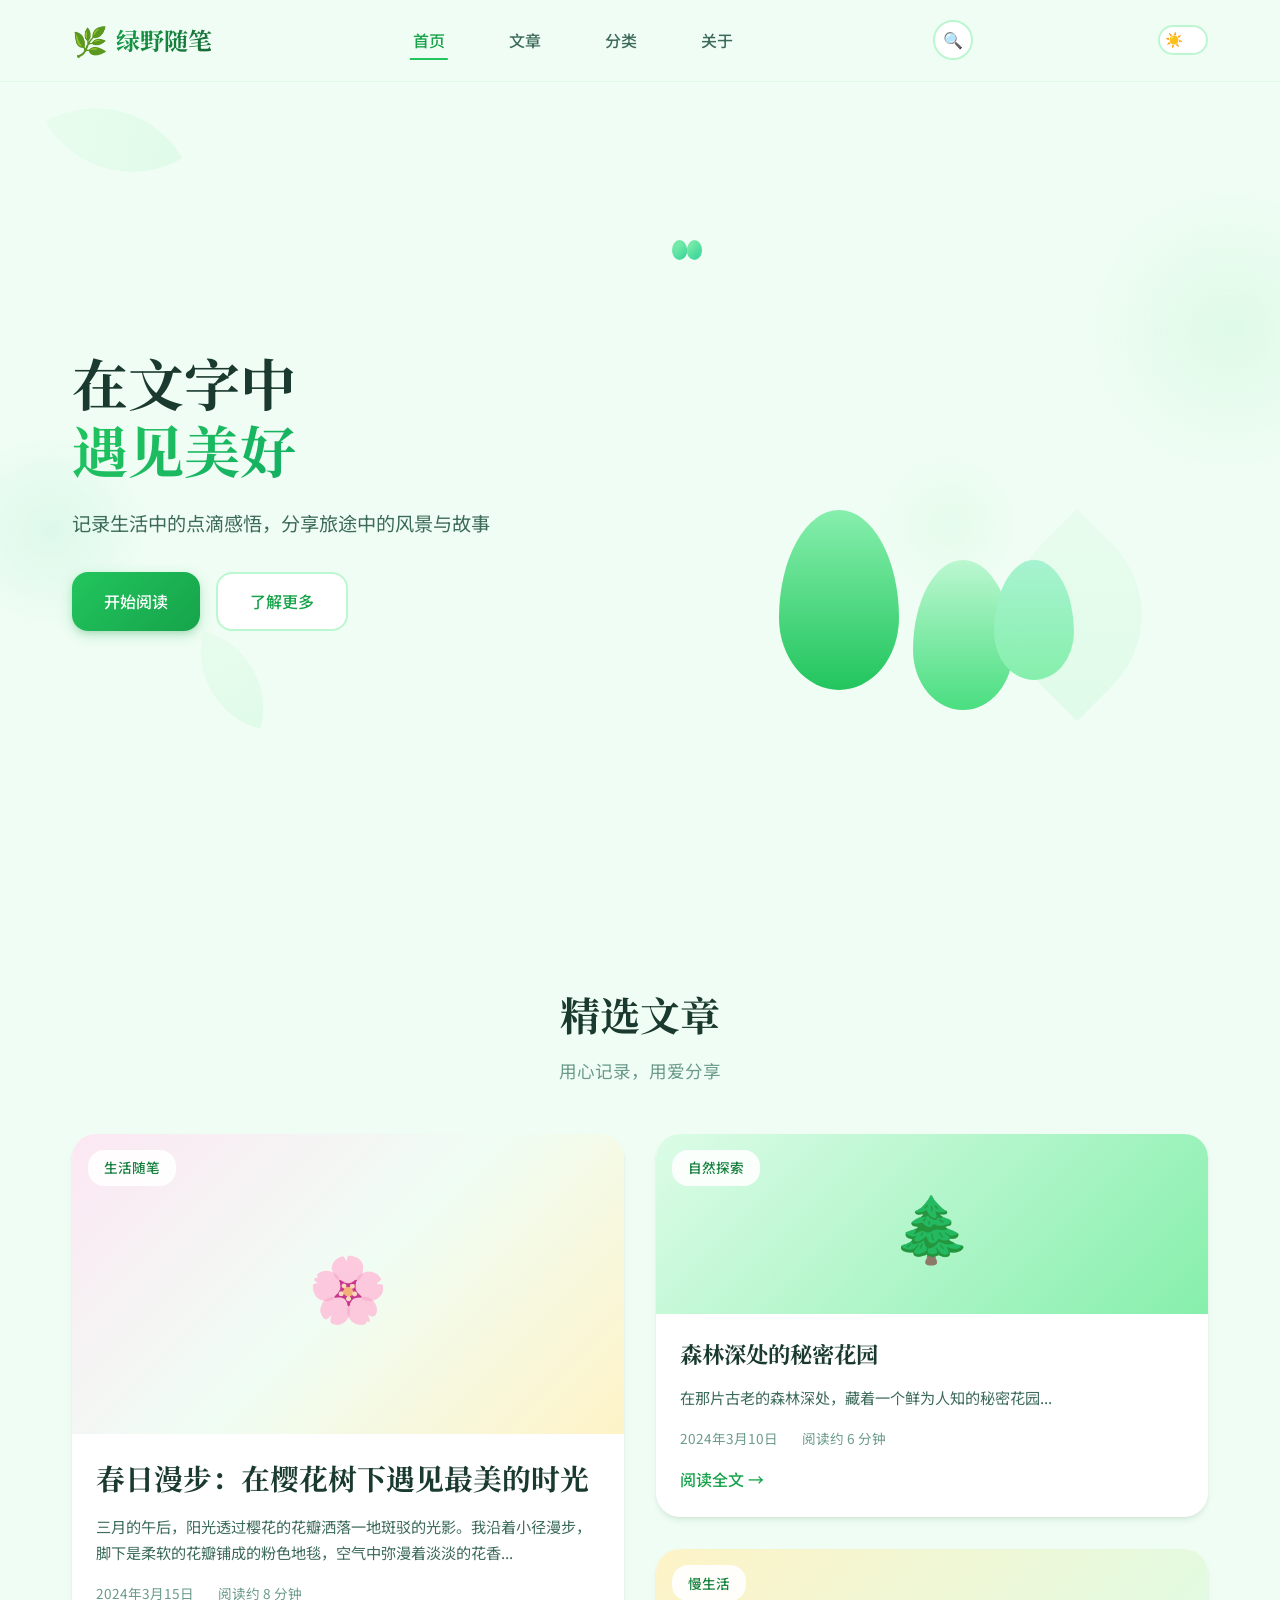
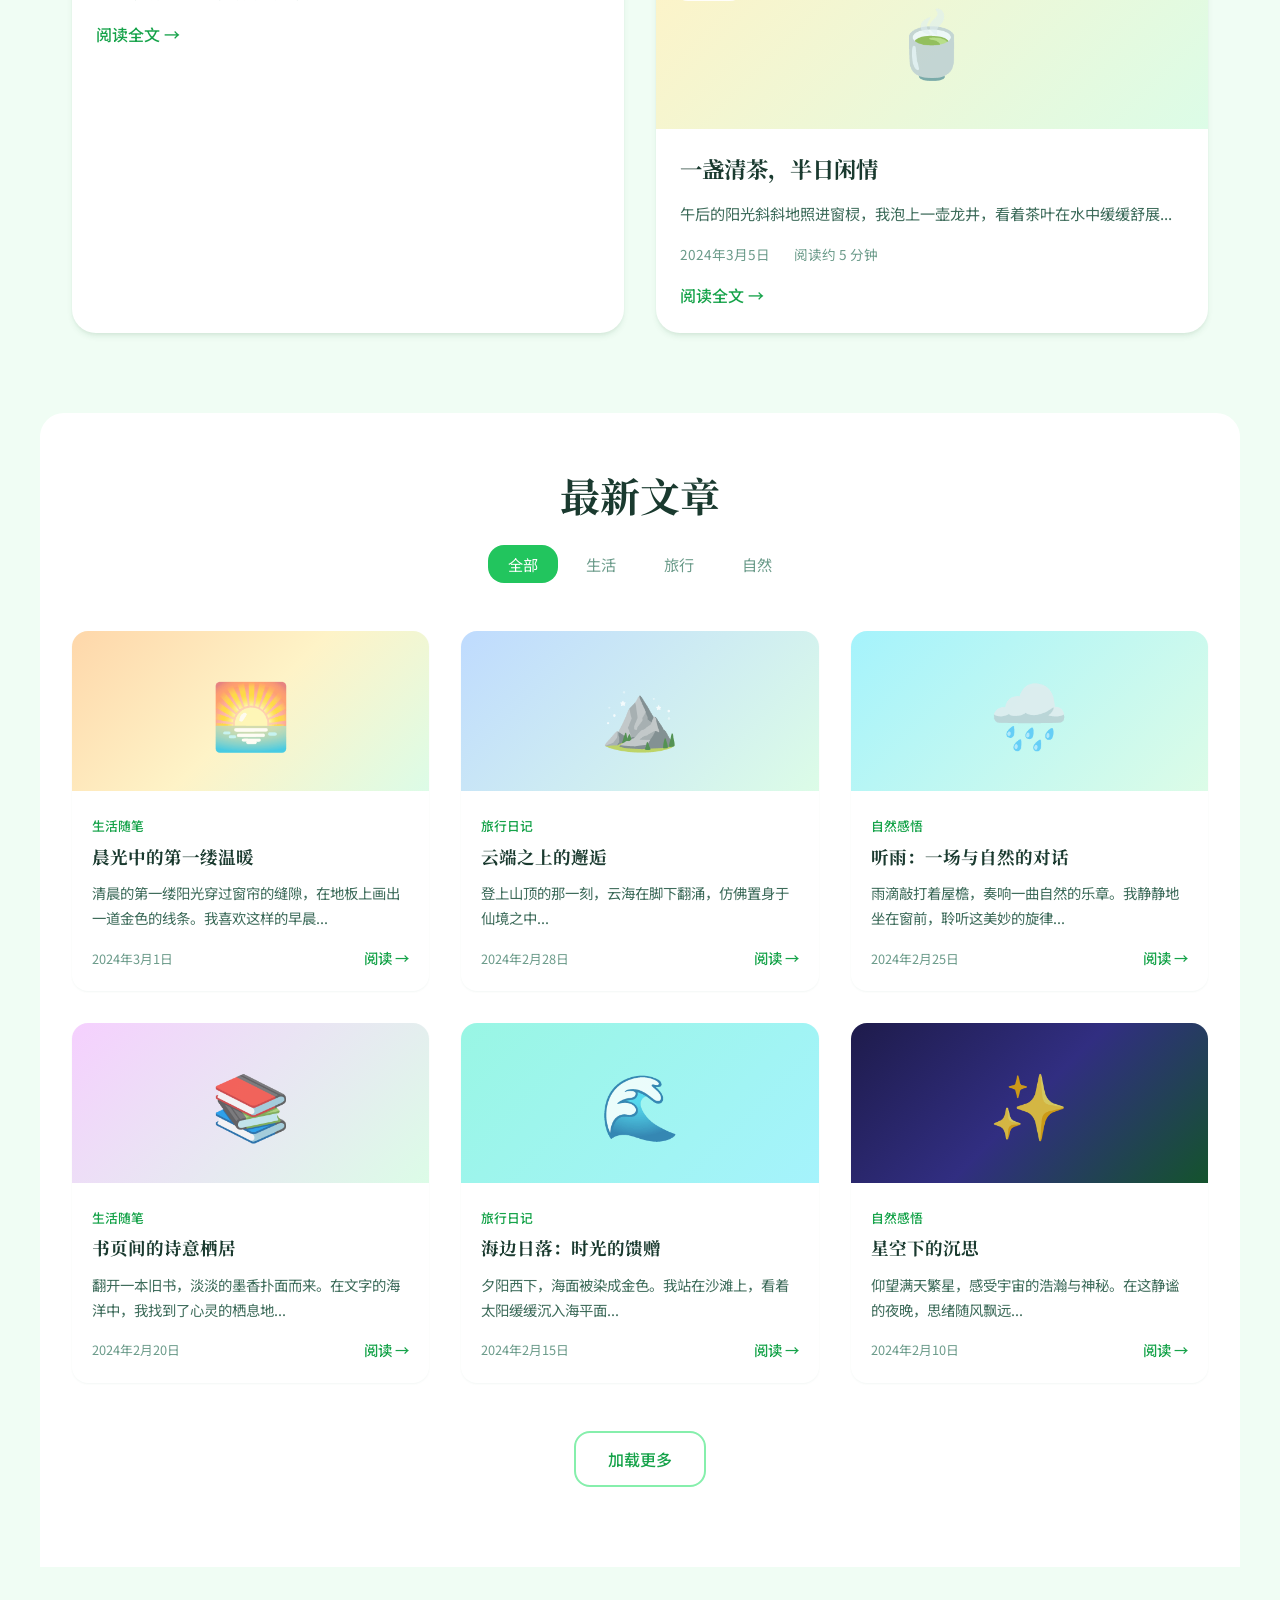
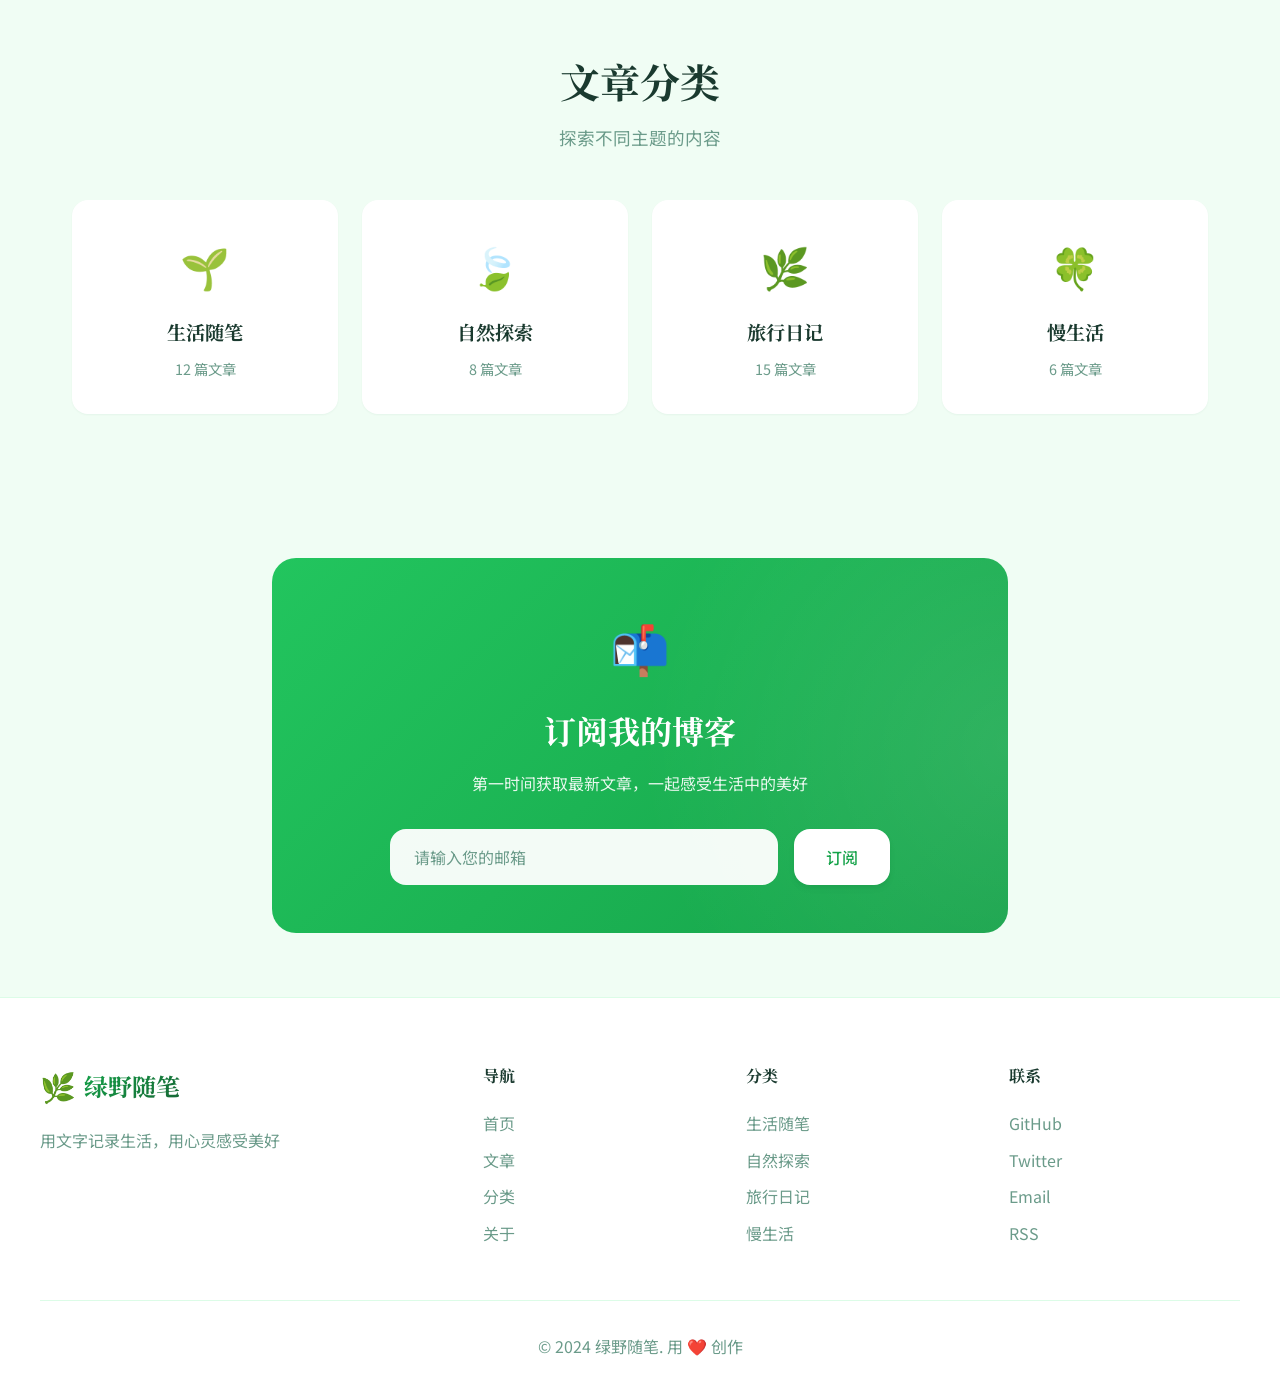
==== commit 907559e3: "search" ====
--- a/index.html
+++ b/index.html
@@ -29,6 +29,15 @@
                 <li><a href="#categories">分类</a></li>
                 <li><a href="about.html">关于</a></li>
             </ul>
+            <div class="search-container">
+                <button class="search-toggle" id="searchToggle">
+                    <span>🔍</span>
+                </button>
+                <div class="search-box" id="searchBox">
+                    <input type="text" class="search-input" id="searchInput" placeholder="搜索文章...">
+                    <div class="search-results" id="searchResults"></div>
+                </div>
+            </div>
             <button class="theme-toggle" id="themeToggle">
                 <span class="sun-icon">☀️</span>
                 <span class="moon-icon">🌙</span>
--- a/styles.css
+++ b/styles.css
@@ -199,6 +199,11 @@
     display: flex;
     justify-content: space-between;
     align-items: center;
+    gap: 1rem;
+}
+
+.nav > * {
+    flex-shrink: 0;
 }
 
 .logo {
@@ -310,6 +315,115 @@
 
 [data-theme="dark"] .moon-icon {
     opacity: 1;
+}
+
+.search-container {
+    position: relative;
+}
+
+.search-toggle {
+    background: var(--bg-card);
+    border: 2px solid var(--primary-200);
+    border-radius: 50%;
+    width: 40px;
+    height: 40px;
+    cursor: pointer;
+    display: flex;
+    align-items: center;
+    justify-content: center;
+    font-size: 1rem;
+    transition: all var(--transition-fast);
+}
+
+.search-toggle:hover {
+    border-color: var(--primary-400);
+    background: var(--primary-50);
+}
+
+.search-box {
+    position: absolute;
+    top: 100%;
+    right: 0;
+    margin-top: 0.5rem;
+    width: 300px;
+    opacity: 0;
+    visibility: hidden;
+    transform: translateY(-10px);
+    transition: all var(--transition-normal);
+    z-index: 200;
+}
+
+.search-box.active {
+    opacity: 1;
+    visibility: visible;
+    transform: translateY(0);
+}
+
+.search-input {
+    width: 100%;
+    padding: 0.875rem 1rem;
+    border: 2px solid var(--primary-200);
+    border-radius: var(--radius-lg);
+    font-size: 0.95rem;
+    font-family: inherit;
+    background: var(--bg-card);
+    color: var(--text-primary);
+    box-shadow: var(--shadow-lg);
+}
+
+.search-input:focus {
+    outline: none;
+    border-color: var(--primary-400);
+}
+
+.search-input::placeholder {
+    color: var(--text-muted);
+}
+
+.search-results {
+    margin-top: 0.5rem;
+    background: var(--bg-card);
+    border-radius: var(--radius-lg);
+    box-shadow: var(--shadow-lg);
+    max-height: 400px;
+    overflow-y: auto;
+    display: none;
+}
+
+.search-results.active {
+    display: block;
+}
+
+.search-result-item {
+    padding: 1rem;
+    border-bottom: 1px solid var(--primary-100);
+    cursor: pointer;
+    transition: background var(--transition-fast);
+}
+
+.search-result-item:last-child {
+    border-bottom: none;
+}
+
+.search-result-item:hover {
+    background: var(--primary-50);
+}
+
+.search-result-item .result-title {
+    font-weight: 500;
+    color: var(--text-primary);
+    margin-bottom: 0.25rem;
+}
+
+.search-result-item .result-category {
+    font-size: 0.8rem;
+    color: var(--primary-600);
+}
+
+.search-no-results {
+    padding: 2rem;
+    text-align: center;
+    color: var(--text-muted);
 }
 
 main {
@@ -1122,6 +1236,10 @@
         display: none;
     }
     
+    .search-container {
+        order: -1;
+    }
+    
     .hero-title {
         font-size: 2.5rem;
     }
